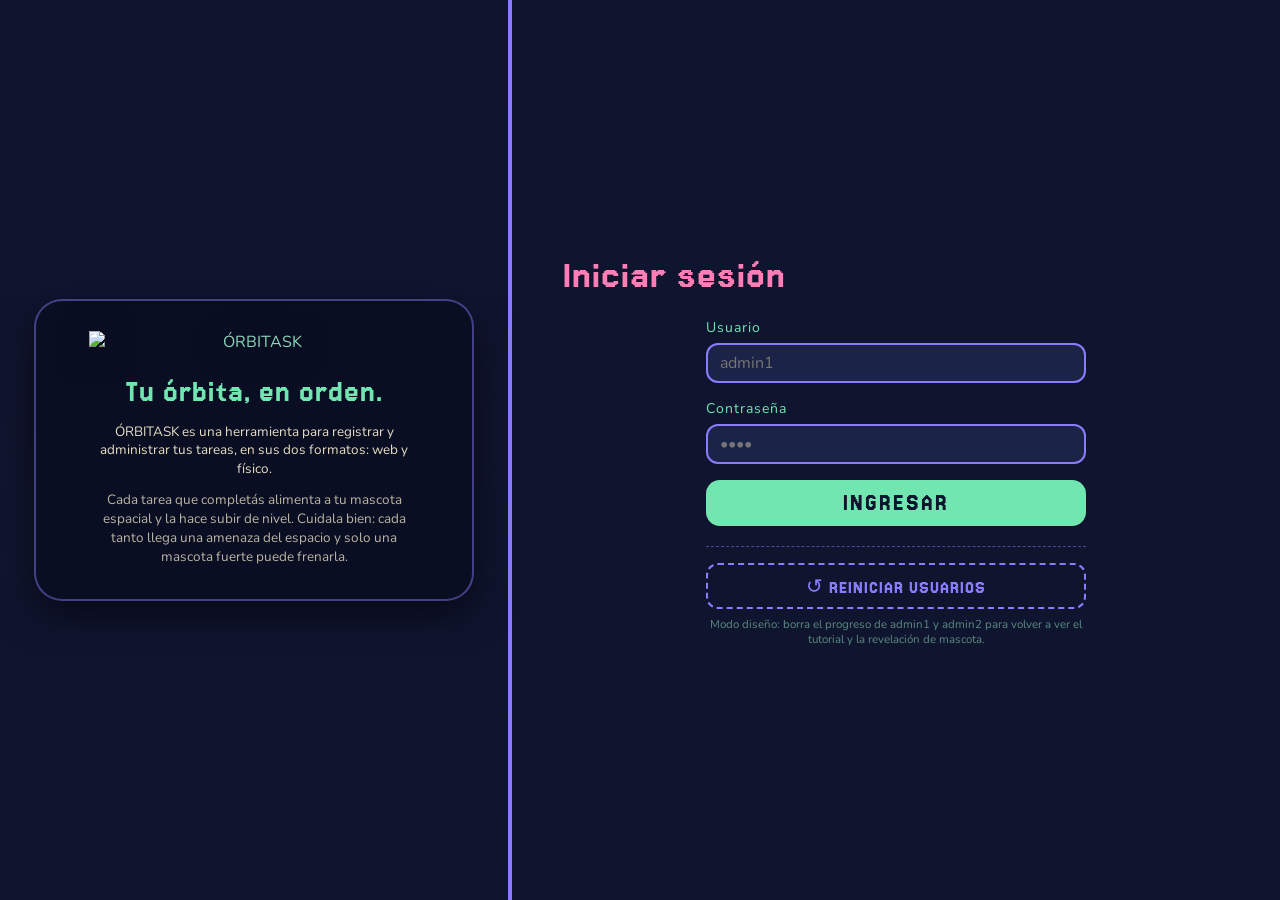
==== index.html @ 1793f7e2 "Rename paginaQbalendaR2_9.html to index.html" ====
<!DOCTYPE html>
<html lang="es">
<head>
    <meta charset="UTF-8">
    <meta name="viewport" content="width=device-width, initial-scale=1.0">
    <title>ÓRBITASK</title>
    <link rel="stylesheet" href="styles2_9.css">
    <link rel="preconnect" href="https://fonts.googleapis.com">
    <link rel="preconnect" href="https://fonts.gstatic.com" crossorigin>
    <!-- Jersey 15 (principal) · Nunito (secundaria) · VT323 (terciaria) -->
    <link href="https://fonts.googleapis.com/css2?family=Jersey+15&family=Nunito:wght@400;600;700&family=VT323&display=swap" rel="stylesheet">
</head>
<body>

    <!-- ============================================================
         PANTALLA DE INICIO / LOGIN
         Usuarios habilitados: admin1 / 1234   y   admin2 / 4321
         ============================================================ -->
    <div id="pantalla_login">

        <!-- 2/5 izquierdo: presentación -->
        <section id="panel_presentacion">
            <div id="bloque_presentacion">
                <img id="logo_completo" src="logo-completo.png" alt="ÓRBITASK">
                <h1 id="lema_presentacion">Tu órbita, en orden.</h1>
                <p id="texto_presentacion">
                    ÓRBITASK es una herramienta para registrar y administrar tus tareas,
                    en sus dos formatos: web y físico.
                </p>
                <p id="texto_presentacion2">
                    Cada tarea que completás alimenta a tu mascota espacial y la hace subir de nivel.
                    Cuidala bien: cada tanto llega una amenaza del espacio y solo una mascota fuerte puede frenarla.
                </p>
            </div>
        </section>

        <!-- 3/5 derecho: inicio de sesión -->
        <div id="caja_login">

            <h2 id="titulo_caja_login">Iniciar sesión</h2>

            <form id="form_login" autocomplete="off">
                <label for="login_usuario">Usuario</label>
                <input type="text" id="login_usuario" name="usuario" placeholder="admin1" required>
                <label for="login_clave">Contraseña</label>
                <input type="password" id="login_clave" name="clave" placeholder="••••" required>
                <p id="login_error">Usuario o contraseña incorrectos</p>
                <button type="submit" id="boton_login">INGRESAR</button>
            </form>

            <!-- ===== MODO DISEÑO — BORRAR ANTES DE PUBLICAR ===== -->
            <div id="zona_dev">
                <button type="button" id="boton_reset_dev">↺ REINICIAR USUARIOS</button>
                <p id="aviso_dev">Modo diseño: borra el progreso de admin1 y admin2 para volver a ver el tutorial y la revelación de mascota.</p>
            </div>
            <!-- ===== FIN MODO DISEÑO ===== -->
        </div>
    </div>

    <!-- ============================================================
         APLICACIÓN
         ============================================================ -->
    <div id="app" hidden>

        <header>
            <div class="marca" id="marca_header">
                <span class="marca_texto"><span class="marca_orbi">ORBI</span><span class="marca_task">TASK</span></span>
                <span class="logo_pequeno">
                    <img src="https://ik.imagekit.io/ui9le8s20/IMG_5605.PNG" alt="isotipo de ÓRBITASK">
                </span>
            </div>

            <!-- ---------- CONTADOR DE AMENAZA ESPACIAL ---------- -->
            <div id="contador_amenaza" class="esperando">
                <div id="amenaza_titulo">AMENAZA ESPACIAL</div>
                <div id="amenaza_linea">
                    <span id="amenaza_tiempo">--:--</span>
                    <span id="amenaza_nivel">NIVEL NECESARIO 1</span>
                </div>

                <!-- ===== MODO DISEÑO — BORRAR ANTES DE PUBLICAR ===== -->
                <div id="amenaza_dev_zona">
                    <button type="button" id="amenaza_dev" title="Modo diseño: disparar la amenaza ahora">⚡</button>
                    <button type="button" id="amenaza_dev_efecto" title="Modo diseño: probar el siguiente efecto de ataque">🎲</button>
                    <button type="button" id="amenaza_dev_parar" title="Modo diseño: detener el ataque en curso">⛔</button>
                </div>
                <!-- ===== FIN MODO DISEÑO ===== -->
            </div>

            <nav id="nav_botones">
                <button id="botontut" type="button" title="Tutorial del sitio web">?</button>
                <button id="botontut2" type="button" title="Tutorial de la agenda física">
                    <span class="logo_pequeno">
                        <img src="https://ik.imagekit.io/ui9le8s20/IMG_5605.PNG" alt="tutorial de la agenda física">
                    </span>
                </button>
                <button id="boton_salir" type="button" title="Cerrar sesión">
                    <svg viewBox="0 0 24 24" fill="none" stroke="currentColor" stroke-width="2.2"
                         stroke-linecap="round" stroke-linejoin="round" aria-hidden="true">
                        <path d="M14 3h4a2 2 0 0 1 2 2v14a2 2 0 0 1-2 2h-4"/>
                        <path d="M9 17l5-5-5-5"/>
                        <path d="M14 12H3"/>
                    </svg>
                </button>
            </nav>
        </header>

        <main>
            <div id="seccion_abajo">

                <!-- ---------- MÓDULO MASCOTA ---------- -->
                <div id="seccion_personaje">
                    <div id="seccion_QBy">
                        <div id="gif">
                            <img id="gif_mascota" src="" alt="mascota alienígena">
                        </div>
                    </div>

                    <!-- barra de vida + contador de nivel -->
                    <div id="zona_vida">
                        <div id="barra_vida" title="Barra de vida de tu mascota">
                            <div id="barra_vida_relleno"></div>
                            <span id="barra_vida_texto">0%</span>
                        </div>
                        <div id="contador_nivel">NIVEL 0</div>
                    </div>

                    <div id="seccion_tutorial">
                        <p id="nombre_mascota">—</p>
                        <p id="tip_mascota">Completá tareas y alimentá a tu mascota con el botón ♥ de la lista de realizados.</p>
                    </div>
                </div>

                <!-- ---------- MÓDULO LISTAS ---------- -->
                <div id="seccion_lista">

                    <div id="lista_pendientes">
                        <h3>PENDIENTES</h3>
                        <div id="lista">
                            <ul id="ul_pendientes"></ul>
                        </div>
                        <button id="boton" type="button" title="Agregar tarea">+</button>
                    </div>

                    <div id="lista_realizados">
                        <h3>REALIZADOS</h3>
                        <div id="lista2">
                            <ul id="ul_realizados"></ul>
                        </div>
                    </div>

                </div>
            </div>
        </main>

    </div>

    <!-- ============================================================
         DIALOG: AGREGAR / EDITAR ITEM
         ============================================================ -->
    <dialog id="agregar_item">
        <button type="button" class="boton_cerrar" data-cerrar="agregar_item" title="Cerrar">✕</button>
        <form id="form_item">
            <h2 id="titulo_form_item">NUEVA TAREA</h2>

            <label for="primera_barra">Nombre <span class="obligatorio">*</span></label>
            <input class="barras_texto" id="primera_barra" type="text" name="nombre"
                   placeholder="Ingresá el nombre de tu próxima tarea" maxlength="60" required>

            <label for="segunda_barra">Descripción</label>
            <textarea class="barras_texto" id="segunda_barra" name="descripcion"
                      placeholder="Describí brevemente qué es lo que tenés que hacer (opcional)" maxlength="300"></textarea>

            <div id="orden_prioridad">
                <div id="seccion_urgencia">
                    <label for="select_urgencia">Urgencia</label>
                    <select id="select_urgencia" name="urgencia">
                        <option value="4">🔴 Rojo — muy urgente</option>
                        <option value="3">🟠 Naranja — urgente</option>
                        <option value="2" selected>🟡 Amarillo — poco urgente</option>
                        <option value="1">🟢 Verde — nada urgente</option>
                    </select>
                </div>

                <div id="seccion_categoria">
                    <label for="select_categoria">Categoría</label>
                    <select id="select_categoria" name="categoria">
                        <option value="⭐" selected>⭐ Sin categoría</option>
                        <option value="✏️">✏️ Estudio</option>
                        <option value="💼">💼 Trabajo</option>
                        <option value="🚗">🚗 Trámites / salidas</option>
                        <option value="🏠">🏠 Hogar</option>
                        <option value="🛒">🛒 Compras</option>
                        <option value="💪">💪 Salud</option>
                        <option value="🎉">🎉 Ocio</option>
                    </select>
                </div>
            </div>

            <div id="zona_submit">
                <button type="button" id="boton_borrar_item">BORRAR</button>
                <button type="submit" id="boton_guardar_item">GUARDAR</button>
            </div>
        </form>
    </dialog>

    <!-- ============================================================
         TUTORIAL EN VENTANA (botón ?)
         Un solo dialog de medidas fijas: el contenido lo carga el JS
         desde PASOS_TUTORIAL, así todas las diapositivas miden igual.
         ============================================================ -->
    <dialog id="tutorial_dialog" class="dialog_tutorial">
        <button type="button" class="boton_saltar" id="dialog_saltar">SALTAR TUTORIAL</button>

        <div class="divsTutorial">
            <div class="imagenTutoriales">
                <img id="dialog_imagen" src="" alt="">
            </div>
            <div class="textotutorial" id="dialog_texto"></div>
        </div>

        <span class="paso_tutorial" id="dialog_paso">1 / 6</span>
        <button type="button" class="boton_anterior" id="dialog_anterior">❮</button>
        <button type="button" class="boton_siguiente latido" id="dialog_siguiente">❯</button>
    </dialog>

    <!-- ============================================================
         TUTORIAL VISUAL (primer ingreso)
         ============================================================ -->
    <div id="tutorial_visual" hidden>
        <div id="foco"></div>
        <div id="globo_visual">
            <button type="button" class="boton_saltar" id="visual_saltar">SALTAR TUTORIAL</button>
            <div class="textotutorial" id="visual_texto"></div>
            <span class="paso_tutorial" id="visual_paso">1 / 6</span>
            <button type="button" class="boton_anterior" id="visual_anterior">❮</button>
            <button type="button" class="boton_siguiente latido" id="visual_siguiente">❯</button>
        </div>
    </div>

    <!-- ============================================================
         DIALOG: TUTORIAL AGENDA FÍSICA  (pendiente de contenido)
         ============================================================ -->
    <dialog id="tutorial_agenda" class="dialog_tutorial">
        <button type="button" class="boton_cerrar" data-cerrar="tutorial_agenda" title="Cerrar">✕</button>
        <div class="divsTutorial">
            <div class="imagenTutoriales">
                <img src="cohete.png" alt="agenda física">
            </div>
            <div class="textotutorial">
                <h2>La agenda física</h2>
                <p>Lorem ipsum dolor sit amet, consectetur adipiscing elit. Sed do eiusmod tempor incididunt ut labore et dolore magna aliqua. Ut enim ad minim veniam, quis nostrud exercitation ullamco laboris nisi ut aliquip ex ea commodo consequat.</p>
                <p>Duis aute irure dolor in reprehenderit in voluptate velit esse cillum dolore eu fugiat nulla pariatur. Excepteur sint occaecat cupidatat non proident, sunt in culpa qui officia deserunt mollit anim id est laborum.</p>
            </div>
        </div>
    </dialog>

    <!-- ============================================================
         DIALOG: MASCOTA ASIGNADA (una sola vez, tras el 1er tutorial)
         ============================================================ -->
    <dialog id="mascota_revelada">
        <h2 id="titulo_revelada">¡FELICIDADES!<br>ESTA ES TU MASCOTA ESPACIAL</h2>
        <div id="marco_revelada">
            <img id="gif_revelada" src="" alt="tu mascota espacial">
        </div>
        <p id="nombre_revelada">—</p>
        <p id="texto_revelada">Cuidala, alimentala con tus tareas realizadas y llevala al nivel más alto posible.</p>
        <button type="button" id="boton_revelada" class="latido">¡VAMOS!</button>
    </dialog>

    <script src="ScriptQB2_9.js" defer></script>
</body>
</html>
---- styles2_9.css ----
/* =========================================================
   ÓRBITASK — hoja de estilos
   Paleta de marca (branding):
     fondo   #10152F   violeta #8B7CFF   verde #72E6B1
     rosa    #FF7EB6   gris    #4A4E69
   Tipografías:
     Jersey 15 → ÓRBITASK, títulos y números grandes
     Nunito    → textos
     VT323     → contadores / datos
   ========================================================= */

:root{
    --fondo:        #10152F;
    --violeta:      #8B7CFF;
    --verde:        #72E6B1;
    --rosa:         #FF7EB6;
    --gris:         #4A4E69;
    --texto:        #89D7B7;
    --crema:        #FFF4D6;
    --bronce:       #D98E4B;
    --oro:          #FFC42E;

    --tipo-titulo:  "Jersey 15", sans-serif;
    --tipo-texto:   "Nunito", system-ui, "Segoe UI", Arial, sans-serif;
    --tipo-dato:    "VT323", monospace;

    --radio-grande: 35px;
    --radio-chico:  22px;
    --marca-alto:   62px;   /* tamaño del texto ORBITASK en la barra */

    /* imagen que se repite de fondo */
    --fondo-img:    url("https://ik.imagekit.io/ui9le8s20/IMG_5706.PNG");
    --fondo-tam:    460px;
}

*, *::before, *::after{ box-sizing: border-box; }

html{ -webkit-text-size-adjust: 100%; }

body{
    margin: 0;
    min-height: 100vh;
    background-color: var(--fondo);
    color: var(--texto);
    font-family: var(--tipo-texto);
    overflow-x: hidden;
    display: flex;
    flex-direction: column;
}

#app{
    display: flex;
    flex-direction: column;
    flex: 1 1 auto;
    min-height: 100vh;
}

#app[hidden]{ display: none; }

h2{ color: var(--verde); font-family: var(--tipo-titulo); font-weight: 400; }

p{
    color: var(--texto);
    line-height: 1.4;
    text-align: left;
    margin: 0 0 12px;
}

/* =========================================================
   WORDMARK  ORBITASK + cohete
   ========================================================= */
.marca{
    display: flex;
    align-items: center;
    gap: 10px;
    flex: 0 0 auto;
}

.marca_texto{
    font-family: var(--tipo-titulo);
    font-weight: 400;
    font-size: var(--marca-alto);
    line-height: .9;
    letter-spacing: 1px;
    white-space: nowrap;
}

.marca_orbi{ color: var(--violeta); }
.marca_task{ color: var(--verde); }

/* ---------------------------------------------------------
   LOGO PEQUEÑO (isotipo): el archivo es cuadrado y el dibujo
   ocupa solo el centro (≈34% de margen a cada lado), así que
   este recuadro recorta el aire sobrante.
   --------------------------------------------------------- */
.logo_pequeno{
    position: relative;
    display: block;
    overflow: hidden;
    flex: 0 0 auto;
    height: calc(var(--marca-alto) * .72);
    width: calc(var(--marca-alto) * .72 * 1.288);
    animation: flotar_cohete 3.4s ease-in-out infinite;
}

.logo_pequeno img{
    position: absolute;
    width: 276.2%;
    height: auto;
    left: -93.4%;
    top: -115.6%;
    image-rendering: pixelated;
}

@keyframes flotar_cohete{
    0%, 100%{ transform: translate(0, 0); }
    50%     { transform: translate(3px, -4px); }
}

@media (prefers-reduced-motion: reduce){
    .logo_pequeno{ animation: none; }
}

/* =========================================================
   1. PANTALLA DE LOGIN
   ========================================================= */
#pantalla_login{
    position: fixed;
    inset: 0;
    z-index: 50;
    display: grid;
    grid-template-columns: 2fr 3fr;   /* 2/5 presentación · 3/5 inicio de sesión */
    overflow-y: auto;
    background-color: var(--fondo);
}

/* ---------- 2/5 izquierdo: presentación ---------- */
#panel_presentacion{
    display: flex;
    flex-direction: column;
    align-items: center;      /* centrado horizontal */
    justify-content: center;  /* centrado vertical */
    padding: 40px clamp(20px, 2.6vw, 44px);
    background-color: var(--fondo);
    background-image: linear-gradient(rgba(16,21,47,.45), rgba(16,21,47,.6)), var(--fondo-img);
    background-repeat: repeat;
    background-size: var(--fondo-tam) auto;
    border-right: 4px solid var(--violeta);
    min-width: 0;
}

/* recuadro oscuro para que el texto se lea sobre el fondo estrellado */
#bloque_presentacion{
    width: 100%;
    max-width: 440px;
    text-align: center;
    padding: 30px 28px 32px;
    border-radius: 28px;
    background-color: rgba(10,14,34,.82);
    border: 2px solid rgba(139,124,255,.45);
    box-shadow: 0 14px 40px rgba(0,0,0,.55);
    backdrop-filter: blur(3px);
    -webkit-backdrop-filter: blur(3px);
}

#logo_completo{
    display: block;
    width: min(100%, 330px);
    height: auto;
    margin: 0 auto 22px;
    image-rendering: pixelated;
    filter: drop-shadow(0 6px 16px rgba(0,0,0,.7));
}

#lema_presentacion{
    font-family: var(--tipo-titulo);
    font-weight: 400;
    font-size: clamp(28px, 2.6vw, 40px);
    line-height: 1;
    color: var(--verde);
    margin: 0 0 14px;
    letter-spacing: 1px;
}

#texto_presentacion,
#texto_presentacion2{
    font-size: clamp(13.5px, 1.05vw, 15px);
    text-align: center;
    margin: 0 auto 12px;
    max-width: 40ch;
    color: var(--crema);
    opacity: .9;
}

#texto_presentacion2{ opacity: .72; margin-bottom: 0; }

/* ---------- 3/5 derecho: inicio de sesión ---------- */
#caja_login{
    display: flex;
    flex-direction: column;
    justify-content: center;
    padding: 40px clamp(24px, 4vw, 70px);
    text-align: left;
    min-width: 0;
}

#caja_login > *{
    width: 100%;
    max-width: 380px;
    margin-left: auto;
    margin-right: auto;
}

#titulo_caja_login{
    font-family: var(--tipo-titulo);
    font-weight: 400;
    font-size: 42px;
    line-height: 1;
    color: var(--rosa);
    margin: 0 0 22px;
    letter-spacing: 1px;
}

#form_login{ display: grid; gap: 6px; text-align: left; }

#form_login label{
    color: var(--verde);
    font-size: 14px;
    letter-spacing: 1px;
}

#form_login input{
    width: 100%;
    height: 40px;
    margin-bottom: 10px;
    padding: 0 12px;
    border: 2px solid var(--violeta);
    border-radius: 12px;
    background-color: #1B2347;
    color: var(--crema);
    font-family: var(--tipo-texto);
    font-size: 16px;
}

#form_login input:focus{ outline: 2px solid var(--verde); }

#login_error{
    display: none;
    margin: 0 0 10px;
    color: #FF6B6B;
    font-size: 14px;
    text-align: center;
}

#login_error.visible{ display: block; }

#boton_login{
    height: 46px;
    border: 0;
    border-radius: 14px;
    background-color: var(--verde);
    color: var(--fondo);
    font-family: var(--tipo-titulo);
    font-size: 26px;
    letter-spacing: 2px;
    cursor: pointer;
}

#boton_login:hover{ background-color: #8BF3C4; }

/* ---- MODO DISEÑO — BORRAR ANTES DE PUBLICAR ---- */
#zona_dev{
    margin-top: 20px;
    padding-top: 16px;
    border-top: 1px dashed rgba(139,124,255,.5);
}

#boton_reset_dev{
    width: 100%;
    padding: 9px 12px;
    border: 2px dashed var(--violeta);
    border-radius: 12px;
    background-color: transparent;
    color: var(--violeta);
    font-family: var(--tipo-titulo);
    font-size: 20px;
    letter-spacing: 1px;
    cursor: pointer;
}

#boton_reset_dev:hover{ background-color: var(--violeta); color: var(--fondo); }

#aviso_dev{
    margin: 8px 0 0;
    font-size: 11.5px;
    line-height: 1.3;
    text-align: center;
    opacity: .6;
}
/* ---- FIN MODO DISEÑO ---- */

/* =========================================================
   2. HEADER (barra de navegación, sin fondo)
   ========================================================= */
header{
    background: none;
    display: grid;
    grid-template-columns: auto minmax(0, 1fr) auto;
    align-items: center;
    gap: 12px;
    padding: 16px clamp(12px, 3vw, 40px) 8px;
    flex: 0 0 auto;
}

#nav_botones{
    display: flex;
    align-items: center;
    gap: 10px;
}

#nav_botones button{
    height: 46px;
    width: 46px;
    padding: 0;
    border: 0;
    border-radius: 50%;
    background-color: var(--verde);
    color: var(--fondo);
    font-family: var(--tipo-titulo);
    font-size: 40px;
    line-height: 1;
    display: flex;
    align-items: center;
    justify-content: center;
    cursor: pointer;
    outline: none;
}

#nav_botones button:hover{ background-color: #8BF3C4; }

/* fondo oscuro con borde verde: así el cohete violeta y rosa se ve */
#botontut2{
    font-size: 0;
    background-color: var(--fondo) !important;
    border: 2px solid var(--verde) !important;
}

#botontut2:hover{ background-color: #1B2347 !important; }

#botontut2 .logo_pequeno{
    height: 27px;
    width: 34.8px;        /* 27 × 1.288 */
    animation: none;
}

#boton_salir{ background-color: var(--rosa) !important; }
#boton_salir:hover{ background-color: #FFA7D1 !important; }
#boton_salir svg{ width: 25px; height: 25px; }

/* =========================================================
   3. MAIN — fondo con imagen repetida
   ========================================================= */
main{
    padding: 0 clamp(12px, 3vw, 50px) 24px;
    background-color: var(--fondo);
    background-image: linear-gradient(rgba(16,21,47,.35), rgba(16,21,47,.55)), var(--fondo-img);
    background-repeat: repeat;
    background-size: var(--fondo-tam) auto;
    flex: 1 1 auto;
    display: flex;
    flex-direction: column;
    justify-content: center;   /* centra verticalmente en pantallas altas */
}

#seccion_abajo{
    display: grid;
    grid-template-columns: minmax(300px, 380px) minmax(0, 1fr);
    gap: 20px;
    width: 100%;
    max-width: 1280px;
    margin: 16px auto 0;
    flex: 0 0 auto;
}

/* ---------- módulo mascota ---------- */
#seccion_personaje{
    background-color: var(--violeta);
    border-radius: var(--radio-grande);
    padding: 20px;
    display: grid;
    grid-template-rows: minmax(160px, 1fr) auto auto;
    gap: 14px;
    min-height: 460px;
    min-width: 0;
}

#seccion_QBy{
    /* misma imagen de fondo que la página, con un degradado oscuro encima */
    background-color: var(--fondo);
    background-image: linear-gradient(170deg, rgba(16,21,47,.55), rgba(5,7,20,.88)), var(--fondo-img);
    background-repeat: no-repeat, repeat;
    background-size: cover, 300px auto;
    background-position: center, center;
    border-radius: 10px;
    padding: 8px;
    overflow: hidden;
    min-height: 0;
}

#gif{
    height: 100%;
    display: flex;
    align-items: center;
    justify-content: center;
}

#gif_mascota{
    max-width: 100%;
    max-height: 100%;
    width: auto;
    height: auto;
    image-rendering: pixelated;
}

/* barra de vida + nivel */
#zona_vida{
    position: relative;
    display: grid;
    grid-template-columns: 1fr auto;
    align-items: center;
    gap: 10px;
}

#barra_vida{
    position: relative;
    height: 26px;
    border-radius: 13px;
    background-color: var(--fondo);
    border: 2px solid var(--fondo);
    overflow: hidden;
}

#barra_vida_relleno{
    position: relative;
    height: 100%;
    width: 0%;
    border-radius: 13px 0 0 13px;
    background: linear-gradient(90deg, var(--rosa), #FFA7D1);
    overflow: hidden;
    transition: width .55s cubic-bezier(.22,.9,.28,1), filter .25s ease;
}

#barra_vida_texto{
    position: absolute;
    inset: 0;
    display: flex;
    align-items: center;
    justify-content: center;
    font-family: var(--tipo-dato);
    font-size: 20px;
    color: var(--crema);
    text-shadow: 0 0 4px #000;
}

#contador_nivel{
    background-color: var(--fondo);
    color: var(--verde);
    font-family: var(--tipo-titulo);
    font-size: 22px;
    line-height: 1;
    padding: 7px 12px;
    border-radius: 13px;
    white-space: nowrap;
}

/* ---------- animación al sumar vida ---------- */
#barra_vida_relleno::after{
    content: "";
    position: absolute;
    inset: 0;
    background: linear-gradient(100deg, transparent 15%, rgba(255,255,255,.85) 50%, transparent 85%);
    transform: translateX(-120%);
    opacity: 0;
}

#barra_vida.ganando #barra_vida_relleno::after{ animation: barrido_vida .85s ease-out; }

@keyframes barrido_vida{
    0%  { transform: translateX(-120%); opacity: .95; }
    100%{ transform: translateX(120%);  opacity: 0;   }
}

#barra_vida.ganando{ animation: pulso_vida .85s ease-out; }

@keyframes pulso_vida{
    0%  { transform: scale(1);     box-shadow: 0 0 0  0 rgba(255,126,182,.75); }
    30% { transform: scale(1.04);  box-shadow: 0 0 16px 5px rgba(255,126,182,.6); }
    60% { transform: scale(1.01);  box-shadow: 0 0 8px  2px rgba(255,126,182,.3); }
    100%{ transform: scale(1);     box-shadow: 0 0 0  0 rgba(255,126,182,0); }
}

#barra_vida.ganando #barra_vida_relleno{ filter: brightness(1.4) saturate(1.15); }

#barra_vida.ganando.oro{ animation: pulso_vida_oro .85s ease-out; }

@keyframes pulso_vida_oro{
    0%  { transform: scale(1);    box-shadow: 0 0 0  0 rgba(255,196,46,.8); }
    30% { transform: scale(1.06); box-shadow: 0 0 20px 7px rgba(255,196,46,.7); }
    60% { transform: scale(1.02); box-shadow: 0 0 10px 3px rgba(255,196,46,.35); }
    100%{ transform: scale(1);    box-shadow: 0 0 0  0 rgba(255,196,46,0); }
}

.flota_vida{
    position: absolute;
    left: 42%;
    bottom: 100%;
    transform: translateX(-50%);
    color: var(--rosa);
    font-family: var(--tipo-titulo);
    font-size: 24px;
    line-height: 1;
    pointer-events: none;
    text-shadow: 0 0 6px rgba(0,0,0,.85);
    animation: flotar_vida 1s ease-out forwards;
}

.flota_vida.bronce{ color: var(--bronce); }
.flota_vida.oro{ color: var(--oro); font-size: 28px; }

@keyframes flotar_vida{
    0%  { opacity: 0; transform: translate(-50%, 8px)   scale(.75); }
    22% { opacity: 1; transform: translate(-50%, -2px)  scale(1.1); }
    100%{ opacity: 0; transform: translate(-50%, -30px) scale(1);   }
}

#contador_nivel.subio{ animation: subio_nivel 1s ease-out; }

@keyframes subio_nivel{
    0%  { transform: scale(1);    color: var(--verde); }
    25% { transform: scale(1.28); color: var(--oro); }
    60% { transform: scale(1.06); color: var(--oro); }
    100%{ transform: scale(1);    color: var(--verde); }
}

#seccion_tutorial{
    background-color: var(--fondo);
    border-radius: 10px;
    padding: 14px 16px;
}

#nombre_mascota{
    color: var(--rosa);
    font-family: var(--tipo-titulo);
    font-size: 30px;
    line-height: 1;
    margin-bottom: 8px;
}

#tip_mascota{ font-size: 13.5px; margin: 0; }

/* ---------- módulo listas ---------- */
#seccion_lista{
    display: grid;
    grid-template-columns: 1fr 1fr;
    gap: 20px;
    padding: 20px;
    border-radius: var(--radio-grande);
    background-color: var(--violeta);
    min-height: 460px;
    min-width: 0;
}

#lista_pendientes,
#lista_realizados{
    position: relative;
    background-color: var(--fondo);
    border-radius: var(--radio-chico);
    padding: 12px 0 70px;
    display: flex;
    flex-direction: column;
    min-height: 0;
    min-width: 0;
    overflow: hidden;
}

#lista_realizados{ padding-bottom: 12px; }

h3{
    color: var(--rosa);
    text-align: center;
    font-size: 36px;
    font-family: var(--tipo-titulo);
    font-weight: 400;
    line-height: 1;
    margin: 0 0 8px;
}

#lista, #lista2{
    flex: 1 1 auto;
    min-height: 100px;
    overflow-y: auto;
    overflow-x: hidden;
    padding: 0 12px;
    scrollbar-color: var(--violeta) var(--fondo);
    scrollbar-width: thin;
}

#lista ul, #lista2 ul{ margin: 0; padding: 0; list-style: none; }

li{
    list-style: none;
    display: grid;
    grid-template-columns: 20px minmax(0,1fr) 16px 24px;
    align-items: center;
    gap: 8px;
    margin-bottom: 10px;
    padding: 7px 9px;
    border-radius: 12px;
    background-color: rgba(139,124,255,.12);
    position: relative;
}

#lista2 li{ grid-template-columns: 20px minmax(0,1fr) 16px 24px auto; }

input[type="checkbox"]{
    accent-color: var(--verde);
    width: 18px;
    height: 18px;
    margin: 0;
    justify-self: center;
    cursor: pointer;
}

.item_nombre{
    color: var(--rosa);
    font-size: 16px;
    font-weight: 600;
    cursor: pointer;
    overflow-wrap: anywhere;
    line-height: 1.25;
}

.item_nombre:hover{ text-decoration: underline; }

#lista2 .item_nombre{
    color: var(--texto);
    text-decoration: line-through;
    opacity: .8;
}

/* círculo de urgencia y símbolo de categoría, centrados en su columna */
.circulo_urgencia{
    width: 14px;
    height: 14px;
    border-radius: 50%;
    justify-self: center;
    box-shadow: 0 0 6px rgba(0,0,0,.6);
}

.simbolo_categoria{
    width: 24px;
    height: 24px;
    display: flex;
    align-items: center;
    justify-content: center;
    justify-self: center;
    font-size: 16px;
    line-height: 1;
    font-family: "Segoe UI Emoji", "Apple Color Emoji", "Noto Color Emoji", var(--tipo-texto);
}

.lista_vacia{
    display: block;
    color: var(--texto);
    opacity: .6;
    font-size: 14px;
    text-align: center;
    padding: 18px 6px;
}

/* ---------- botón corazón ---------- */
.boton_corazon{
    border: 0;
    border-radius: 14px;
    background-color: var(--rosa);
    color: #2A0A1B;
    font-family: var(--tipo-titulo);
    font-size: 18px;
    line-height: 1;
    padding: 6px 9px;
    cursor: pointer;
    white-space: nowrap;
}

.boton_corazon:hover{ background-color: #FFA7D1; }

.boton_corazon.bronce{
    background: linear-gradient(140deg, #F0BE8E, #D98E4B 45%, #A9682F);
    color: #33200C;
    box-shadow: 0 0 8px rgba(217,142,75,.5);
}

.boton_corazon.oro{
    background: linear-gradient(140deg, #FFE9A3, #FFC42E 45%, #E09B00);
    color: #4A3200;
    box-shadow: 0 0 10px rgba(255,196,46,.65);
    animation: brillo_oro 1.8s ease-in-out infinite;
}

@keyframes brillo_oro{
    0%, 100%{ box-shadow: 0 0 8px  rgba(255,196,46,.55); }
    50%     { box-shadow: 0 0 16px rgba(255,196,46,.95); }
}

/* corazón apagado por el descanso anti-trampa */
.boton_corazon.descansando{
    background: var(--gris) !important;
    color: #B9BCCB;
    box-shadow: none;
    animation: none;
    cursor: not-allowed;
    opacity: .85;
}

.item_bloqueado input[type="checkbox"]{ opacity: .45; cursor: not-allowed; }

/* confirm emergente junto al corazón */
.confirm_corazon{
    position: absolute;
    right: 0;
    top: calc(100% + 6px);
    z-index: 5;
    width: min(240px, 92%);
    background-color: var(--fondo);
    border: 2px solid var(--rosa);
    border-radius: 14px;
    padding: 10px;
    box-shadow: 0 6px 18px rgba(0,0,0,.6);
}

.confirm_corazon p{ font-size: 13px; margin: 0 0 8px; color: var(--crema); }

.confirm_corazon .fila_botones{ display: flex; gap: 8px; justify-content: flex-end; }

.confirm_corazon button{
    border: 0;
    border-radius: 10px;
    padding: 5px 10px;
    font-family: var(--tipo-texto);
    font-size: 13px;
    font-weight: 600;
    cursor: pointer;
}

.confirm_si{ background-color: var(--rosa); color: #2A0A1B; }
.confirm_no{ background-color: var(--violeta); color: var(--fondo); }

.confirm_corazon.bronce{ border-color: var(--bronce); }
.confirm_corazon.oro{ border-color: var(--oro); }
.confirm_si.bronce{ background: linear-gradient(140deg,#F0BE8E,#D98E4B 45%,#A9682F); color:#33200C; }
.confirm_si.oro{ background: linear-gradient(140deg,#FFE9A3,#FFC42E 45%,#E09B00); color:#4A3200; }

.aviso_especial{
    font-family: var(--tipo-titulo);
    font-size: 19px !important;
    letter-spacing: 1px;
    margin-bottom: 4px !important;
}

.aviso_especial.bronce{ color: var(--bronce) !important; }
.aviso_especial.oro{ color: var(--oro) !important; }

/* botón + agregar item */
#boton{
    position: absolute;
    right: 16px;
    bottom: 14px;
    height: 50px;
    width: 50px;
    border: 0;
    border-radius: 50%;
    background-color: var(--verde);
    color: var(--fondo);
    font-family: var(--tipo-titulo);
    font-size: 44px;
    line-height: 1;
    display: flex;
    align-items: center;
    justify-content: center;
    cursor: pointer;
    outline: none;
    box-shadow: 0 4px 12px rgba(0,0,0,.5);
}

#boton:hover{ background-color: #8BF3C4; }

/* =========================================================
   4. CONTADOR DE AMENAZA ESPACIAL
   ========================================================= */
/* vive en la barra de navegación, entre el logo y los botones */
#contador_amenaza{
    justify-self: center;
    max-width: 100%;
    padding: 5px 14px 6px;
    border-radius: 14px;
    border: 2px solid var(--violeta);
    background-color: rgba(16,21,47,.85);
    text-align: center;
    font-family: var(--tipo-dato);
    line-height: 1.05;
    user-select: none;
}

#amenaza_titulo{
    font-size: 14px;
    letter-spacing: 1px;
    color: var(--violeta);
    white-space: nowrap;
}

#amenaza_linea{
    display: flex;
    align-items: baseline;
    justify-content: center;
    gap: 10px;
    white-space: nowrap;
}

#amenaza_tiempo{
    font-size: 26px;
    color: var(--crema);
}

#amenaza_nivel{
    font-size: 13px;
    color: var(--texto);
    letter-spacing: .5px;
}

#contador_amenaza.cerca{
    border-color: var(--rosa);
    animation: alerta_amenaza 1.6s ease-in-out infinite;
}

#contador_amenaza.cerca #amenaza_titulo{ color: var(--rosa); }

@keyframes alerta_amenaza{
    0%, 100%{ box-shadow: 0 0 0 0 rgba(255,126,182,.55); }
    50%     { box-shadow: 0 0 14px 4px rgba(255,126,182,.45); }
}

#contador_amenaza.atacando{
    border-color: #FF4D4D;
    background-color: rgba(60,10,26,.95);
    animation: alerta_ataque .9s ease-in-out infinite;
}

#contador_amenaza.atacando #amenaza_titulo,
#contador_amenaza.atacando #amenaza_tiempo{ color: #FF6B6B; }

@keyframes alerta_ataque{
    0%, 100%{ box-shadow: 0 0 0 0 rgba(255,77,77,.6); }
    50%     { box-shadow: 0 0 18px 6px rgba(255,77,77,.45); }
}

#contador_amenaza.detenido{
    border-color: var(--verde);
    background-color: rgba(10,46,34,.95);
}

#contador_amenaza.detenido #amenaza_titulo,
#contador_amenaza.detenido #amenaza_tiempo{ color: var(--verde); }

/* ---- MODO DISEÑO — BORRAR ANTES DE PUBLICAR ---- */
#amenaza_dev_zona{
    display: flex;
    gap: 5px;
    justify-content: center;
    margin-top: 4px;
    padding-top: 4px;
    border-top: 1px dashed rgba(139,124,255,.45);
}

#amenaza_dev_zona button{
    border: 1px dashed var(--violeta);
    border-radius: 8px;
    background: transparent;
    font-size: 11px;
    line-height: 1;
    padding: 2px 6px;
    cursor: pointer;
}
/* ---- FIN MODO DISEÑO ---- */

/* =========================================================
   5. EFECTOS DE ATAQUE ESPACIAL
   ========================================================= */
body.ataque_mono #app{ filter: grayscale(1) contrast(1.05); }

body.ataque_letras .item_nombre{ font-family: var(--tipo-dato); letter-spacing: 1px; }

/* =========================================================
   6. DIALOGS — base
   ========================================================= */
dialog{
    width: min(760px, 92vw);
    max-height: 88vh;
    margin: auto;
    background-color: var(--fondo);
    border: 10px solid var(--verde);
    border-radius: 36px;
    padding: 0;
    color: var(--texto);
    font-family: var(--tipo-texto);
    overflow: hidden;
}

dialog::backdrop{ background-color: rgba(0,0,0,.72); }

.boton_cerrar{
    position: absolute;
    top: 22px;
    right: 26px;
    z-index: 3;
    height: 36px;
    width: 36px;
    border: 0;
    border-radius: 50%;
    background-color: var(--rosa);
    color: var(--fondo);
    font-size: 17px;
    line-height: 1;
    cursor: pointer;
}

.boton_cerrar:hover{ background-color: #FFA7D1; }

/* ---------- dialog agregar / editar item ---------- */
#agregar_item{ width: min(560px, 92vw); }

#form_item{
    display: grid;
    gap: 6px;
    padding: 30px 30px 28px;
    max-height: 88vh;
    overflow-y: auto;
    text-align: left;
    font-size: 16px;
}

#titulo_form_item{
    font-family: var(--tipo-titulo);
    font-weight: 400;
    font-size: 34px;
    line-height: 1;
    margin: 0 0 14px;
    padding-right: 48px;   /* deja libre la esquina de la ✕ */
    letter-spacing: 1px;
}

#form_item label{
    color: var(--verde);
    font-size: 14px;
    letter-spacing: 1px;
}

.obligatorio{ color: var(--rosa); }

.barras_texto{
    width: 100%;
    padding: 10px 12px;
    margin-bottom: 8px;
    border: 2px solid var(--violeta);
    border-radius: 12px;
    background-color: #1B2347;
    color: var(--crema);
    font-size: 15px;
    font-family: var(--tipo-texto);
}

.barras_texto:focus{ outline: 2px solid var(--verde); }

#primera_barra{ height: 44px; }
#segunda_barra{ min-height: 80px; resize: vertical; }

#orden_prioridad{
    display: grid;
    grid-template-columns: 1fr 1fr;
    gap: 14px;
    margin-bottom: 6px;
}

#orden_prioridad select{
    width: 100%;
    height: 42px;
    margin-top: 4px;
    padding: 0 8px;
    border: 2px solid var(--violeta);
    border-radius: 12px;
    background-color: #1B2347;
    color: var(--crema);
    font-family: var(--tipo-texto);
    font-size: 15px;
}

#zona_submit{
    display: flex;
    gap: 10px;
    justify-content: flex-end;
    margin-top: 16px;
}

#zona_submit button{
    border: 0;
    border-radius: 14px;
    padding: 10px 20px;
    font-family: var(--tipo-titulo);
    font-size: 22px;
    letter-spacing: 1px;
    cursor: pointer;
}

#boton_guardar_item{ background-color: var(--verde); color: var(--fondo); }
#boton_borrar_item{ background-color: var(--rosa); color: var(--fondo); display: none; }
#boton_borrar_item.visible{ display: inline-block; }

/* =========================================================
   7. TUTORIAL EN VENTANA — medidas fijas
   ========================================================= */
.dialog_tutorial{
    position: relative;
    width: min(820px, 94vw);
    height: min(520px, 90vh);   /* fijo: todas las diapositivas miden igual */
    max-height: 90vh;
}

.divsTutorial{
    display: grid;
    grid-template-columns: minmax(0, .8fr) minmax(0, 1.2fr);
    align-items: center;
    gap: 22px;
    height: 100%;
    padding: 62px 28px 84px;   /* aire para SALTAR (arriba) y flechas (abajo) */
    text-align: left;
}

.imagenTutoriales{
    display: flex;
    align-items: center;
    justify-content: center;
    height: 100%;
    overflow: hidden;
}

.imagenTutoriales img{
    max-width: 100%;
    max-height: 100%;
    width: auto;
    height: auto;
    border-radius: 16px;
    image-rendering: pixelated;
}

.textotutorial{
    max-height: 100%;
    overflow-y: auto;
    padding-right: 6px;
    scrollbar-color: var(--violeta) var(--fondo);
    scrollbar-width: thin;
}

.textotutorial h2{
    font-family: var(--tipo-titulo);
    font-weight: 400;
    font-size: 30px;
    line-height: 1.05;
    margin: 0 0 12px;
}

.textotutorial p{ font-size: 15px; }

.lista_tutorial{
    margin: 0 0 12px;
    padding-left: 20px;
    color: var(--texto);
    font-size: 15px;
    line-height: 1.5;
}

.lista_tutorial li{
    display: list-item;
    list-style: disc;
    background: none;
    margin: 0;
    padding: 0;
}

/* texto-botón que abre la diapositiva extra */
.boton_texto{
    background: none;
    border: 0;
    padding: 0;
    margin-top: 4px;
    color: var(--rosa);
    font-family: var(--tipo-texto);
    font-size: 15px;
    font-weight: 700;
    text-decoration: underline;
    text-align: left;
    cursor: pointer;
}

.boton_texto:hover{ color: #FFA7D1; }

.boton_saltar{
    position: absolute;
    top: 14px;
    right: 16px;
    z-index: 3;
    border: 2px solid var(--rosa);
    border-radius: 14px;
    background-color: transparent;
    color: var(--rosa);
    font-family: var(--tipo-titulo);
    font-size: 17px;
    letter-spacing: 1px;
    padding: 5px 12px;
    cursor: pointer;
}

.boton_saltar:hover{ background-color: var(--rosa); color: var(--fondo); }

.paso_tutorial{
    position: absolute;
    bottom: 26px;
    left: 50%;
    transform: translateX(-50%);
    color: var(--texto);
    opacity: .65;
    font-family: var(--tipo-dato);
    font-size: 16px;
    letter-spacing: 1px;
}

.boton_anterior,
.boton_siguiente{
    position: absolute;
    bottom: 18px;
    height: 52px;
    width: 52px;
    border: 0;
    border-radius: 50%;
    background-color: var(--verde);
    color: var(--fondo);
    font-family: var(--tipo-titulo);
    font-size: 30px;
    line-height: 1;
    display: flex;
    align-items: center;
    justify-content: center;
    cursor: pointer;
    outline: none;
}

.boton_anterior{ left: 20px; background-color: var(--violeta); }
.boton_siguiente{ right: 20px; }

.boton_anterior:hover{ background-color: #A79BFF; }
.boton_siguiente:hover{ background-color: #8BF3C4; }

.boton_anterior[hidden]{ display: none; }

@keyframes latido{
    0%, 100%{ transform: scale(1);    box-shadow: 0 0 0 0 rgba(114,230,177,.55); }
    18%     { transform: scale(1.14); box-shadow: 0 0 0 10px rgba(114,230,177,0); }
    36%     { transform: scale(1);    box-shadow: 0 0 0 0 rgba(114,230,177,0); }
    54%     { transform: scale(1.08); box-shadow: 0 0 0 8px rgba(114,230,177,0); }
    72%     { transform: scale(1);    box-shadow: 0 0 0 0 rgba(114,230,177,0); }
}

.latido{ animation: latido 2.4s ease-in-out infinite; }

/* =========================================================
   8. TUTORIAL VISUAL (primer ingreso)
   ========================================================= */
#tutorial_visual{
    position: fixed;
    inset: 0;
    z-index: 80;
    pointer-events: none;
}

#tutorial_visual[hidden]{ display: none; }

#foco{
    position: absolute;
    border-radius: 24px;
    border: 3px solid var(--verde);
    box-shadow: 0 0 0 9999px rgba(3,5,18,.86), 0 0 26px 6px rgba(114,230,177,.5);
    transition: top .5s cubic-bezier(.3,.8,.3,1), left .5s cubic-bezier(.3,.8,.3,1),
                width .5s cubic-bezier(.3,.8,.3,1), height .5s cubic-bezier(.3,.8,.3,1),
                opacity .3s ease;
    pointer-events: none;
}

#foco.entrando{ animation: zoom_foco .6s cubic-bezier(.3,.9,.3,1); }

@keyframes zoom_foco{
    0%  { transform: scale(1.18); opacity: .25; }
    60% { transform: scale(.985); opacity: 1;   }
    100%{ transform: scale(1);    opacity: 1;   }
}

/* paso sin elemento resaltado: la pantalla entera queda oscurecida
   (el recuadro mide cero, pero su sombra cubre todo) */
#foco.sin_foco{
    border-color: transparent;
    box-shadow: 0 0 0 9999px rgba(3,5,18,.92);
    animation: none;
}

#globo_visual{
    position: absolute;
    width: min(430px, 90vw);
    padding: 54px 24px 78px;
    background-color: var(--fondo);
    border: 5px solid var(--verde);
    border-radius: 26px;
    box-shadow: 0 12px 34px rgba(0,0,0,.7);
    pointer-events: auto;
    transition: top .45s cubic-bezier(.3,.8,.3,1), left .45s cubic-bezier(.3,.8,.3,1);
}

#globo_visual .textotutorial{ max-height: 40vh; }

#globo_visual .textotutorial h2{ font-size: 26px; }
#globo_visual .textotutorial p{ font-size: 14.5px; }

/* primer paso (y cualquiera sin elemento resaltado): cartel más grande y centrado */
#globo_visual.centrado{
    width: min(620px, 92vw);
    padding: 60px 42px 84px;
    border-width: 7px;
    text-align: center;
}

#globo_visual.centrado .textotutorial{ max-height: 46vh; }
#globo_visual.centrado .textotutorial h2{ font-size: 36px; margin-bottom: 18px; }
#globo_visual.centrado .textotutorial p{ font-size: 17px; line-height: 1.5; }

#globo_visual .boton_saltar{ top: 12px; right: 14px; font-size: 15px; padding: 4px 10px; }

#globo_visual .boton_anterior,
#globo_visual .boton_siguiente{ height: 46px; width: 46px; font-size: 26px; bottom: 16px; }

#globo_visual .boton_anterior{ left: 16px; }
#globo_visual .boton_siguiente{ right: 16px; }

#globo_visual .paso_tutorial{ bottom: 28px; }

@media (prefers-reduced-motion: reduce){
    .latido, #foco.entrando,
    #barra_vida.ganando, #barra_vida.ganando.oro,
    #contador_nivel.subio, .flota_vida,
    .boton_corazon.oro, #contador_amenaza.cerca, #contador_amenaza.atacando{ animation: none; }
    #barra_vida.ganando #barra_vida_relleno::after{ animation: none; }
}

/* =========================================================
   9. DIALOG MASCOTA ASIGNADA
   ========================================================= */
#mascota_revelada{
    width: min(460px, 92vw);
    border-color: var(--rosa);
    text-align: center;
    padding: 28px 24px 30px;
    overflow-y: auto;
}

#titulo_revelada{
    font-family: var(--tipo-titulo);
    font-weight: 400;
    font-size: 30px;
    line-height: 1.1;
    color: var(--rosa);
    margin: 0 0 16px;
    letter-spacing: 1px;
}

#marco_revelada{
    background-image: linear-gradient(rgba(16,21,47,.45), rgba(0,0,0,.75)), url("https://files.catbox.moe/8kbkiu.avif");
    background-size: cover;
    background-position: center;
    border-radius: 16px;
    padding: 14px;
    display: flex;
    align-items: center;
    justify-content: center;
}

#gif_revelada{
    max-width: 100%;
    max-height: 220px;
    height: auto;
    image-rendering: pixelated;
}

#nombre_revelada{
    font-family: var(--tipo-titulo);
    font-size: 34px;
    line-height: 1;
    color: var(--verde);
    text-align: center;
    margin: 16px 0 8px;
}

#texto_revelada{ text-align: center; font-size: 14.5px; }

#boton_revelada{
    margin-top: 8px;
    border: 0;
    border-radius: 16px;
    background-color: var(--verde);
    color: var(--fondo);
    font-family: var(--tipo-titulo);
    font-size: 26px;
    letter-spacing: 2px;
    padding: 10px 28px;
    cursor: pointer;
}

/* =========================================================
   10. RESPONSIVE
   ========================================================= */

/* pantallas grandes: el contenido crece con la ventana en vez de
   dejar un hueco abajo, y queda centrado verticalmente */
/* pantallas grandes: el bloque crece con la ventana y queda centrado,
   sin dejar un hueco abajo */
@media (min-width: 1081px){
    main{ padding-bottom: 0; }

    #seccion_abajo{
        height: clamp(420px, calc(100vh - 150px), 820px);
        margin: 0 auto;
    }

    #seccion_personaje,
    #seccion_lista{ height: 100%; min-height: 0; }
}

/* tablets y pantallas medianas: los módulos se apilan pero igual
   llenan el alto, para que no quede un hueco abajo */
@media (max-width: 1080px){
    main{ justify-content: center; }

    #seccion_abajo{
        grid-template-columns: 1fr;
        grid-template-rows: auto minmax(0, 1fr);
        min-height: calc(100vh - 150px);
    }

    #seccion_personaje{ min-height: 340px; }
    #seccion_lista{ min-height: 320px; }
    #seccion_QBy{ min-height: 180px; }
}

/* login: por debajo de 900px los dos paneles se apilan */
@media (max-width: 900px){
    #pantalla_login{
        grid-template-columns: 1fr;
        grid-template-rows: auto 1fr;
    }

    #panel_presentacion{
        border-right: 0;
        border-bottom: 4px solid var(--violeta);
        padding: 26px 22px 24px;
        align-items: center;
        text-align: center;
    }

    #logo_completo{ width: min(100%, 260px); margin-bottom: 14px; }
    #lema_presentacion{ font-size: 26px; margin-bottom: 8px; }
    #texto_presentacion2{ display: none; }
    #texto_presentacion{ font-size: 13.5px; }

    #caja_login{ padding: 28px 22px 34px; }
    #titulo_caja_login{ font-size: 34px; margin-bottom: 16px; }
}

/* la barra pasa a dos filas cuando no entra el contador al lado */
@media (max-width: 860px){
    header{
        grid-template-columns: auto auto;
        justify-content: space-between;
        row-gap: 8px;
    }

    #marca_header{ grid-row: 1; grid-column: 1; }
    #nav_botones{ grid-row: 1; grid-column: 2; }

    #contador_amenaza{
        grid-row: 2;
        grid-column: 1 / -1;
        justify-self: stretch;
    }

    #amenaza_linea{ gap: 14px; }
}

@media (max-width: 720px){
    :root{ --marca-alto: clamp(28px, 8.4vw, 42px); }

    header{ padding: 12px 14px 6px; }

    #marca_header{ min-width: 0; }

    #nav_botones{ gap: 7px; }
    #nav_botones button{ height: 38px; width: 38px; font-size: 28px; }
    #botontut2 .logo_pequeno{ height: 19px; width: 24.5px; }
    #boton_salir svg{ width: 21px; height: 21px; }

    main{ padding: 0 12px 20px; }

    #seccion_abajo{ min-height: calc(100vh - 190px); }

    #seccion_lista{
        grid-template-columns: 1fr;
        grid-template-rows: 1fr 1fr;
        gap: 14px;
        padding: 14px;
        min-height: 0;
    }

    #lista_pendientes, #lista_realizados{ min-height: 290px; }
    #lista, #lista2{ max-height: 46vh; }

    h3{ font-size: 30px; }

    dialog{ width: 94vw; max-height: 92vh; border-width: 6px; border-radius: 26px; }

    .dialog_tutorial{ height: min(620px, 92vh); }

    .divsTutorial{
        grid-template-columns: 1fr;
        grid-template-rows: minmax(0, 150px) minmax(0, 1fr);
        gap: 14px;
        padding: 60px 18px 92px;
    }

    .textotutorial h2{ font-size: 25px; }
    .textotutorial p, .lista_tutorial{ font-size: 14px; }

    .boton_saltar{ font-size: 15px; padding: 4px 10px; top: 12px; right: 12px; }

    .boton_anterior, .boton_siguiente{ height: 46px; width: 46px; font-size: 26px; bottom: 16px; }
    .boton_anterior{ left: 14px; }
    .boton_siguiente{ right: 14px; }

    .paso_tutorial{ bottom: 30px; font-size: 15px; }

    #orden_prioridad{ grid-template-columns: 1fr; }
    #form_item{ padding: 26px 18px 24px; }
    #zona_submit button{ font-size: 20px; padding: 9px 16px; }

    #titulo_revelada{ font-size: 24px; }
    #nombre_revelada{ font-size: 28px; }

    #contador_amenaza{ padding: 4px 10px 5px; }

    #amenaza_titulo{ font-size: 12px; }
    #amenaza_tiempo{ font-size: 21px; }
    #amenaza_nivel{ font-size: 11px; }

    #globo_visual{ width: min(340px, 92vw); padding: 48px 18px 70px; }
    #globo_visual .textotutorial h2{ font-size: 22px; }
    #globo_visual .textotutorial{ max-height: 34vh; }
}

@media (max-width: 400px){
    .item_nombre{ font-size: 15px; }
    .boton_corazon{ font-size: 16px; padding: 5px 7px; }
}
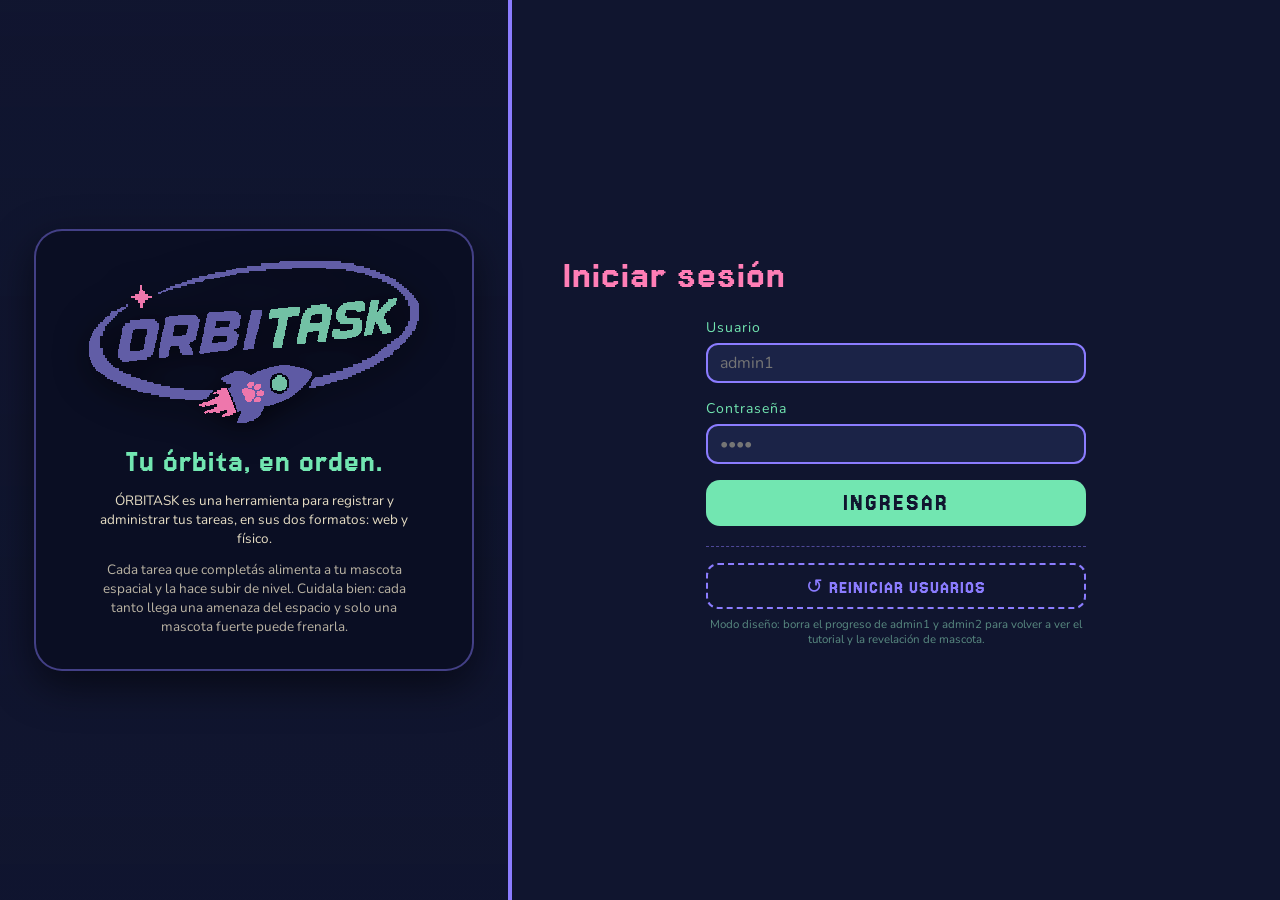
==== commit e03dfcb2: "Add sync-firebase.js script to index.html" ====
--- a/index.html
+++ b/index.html
@@ -269,5 +269,6 @@
     </dialog>
 
     <script src="ScriptQB2_9.js" defer></script>
+    <script src="sync-firebase.js" defer></script>
 </body>
 </html>
